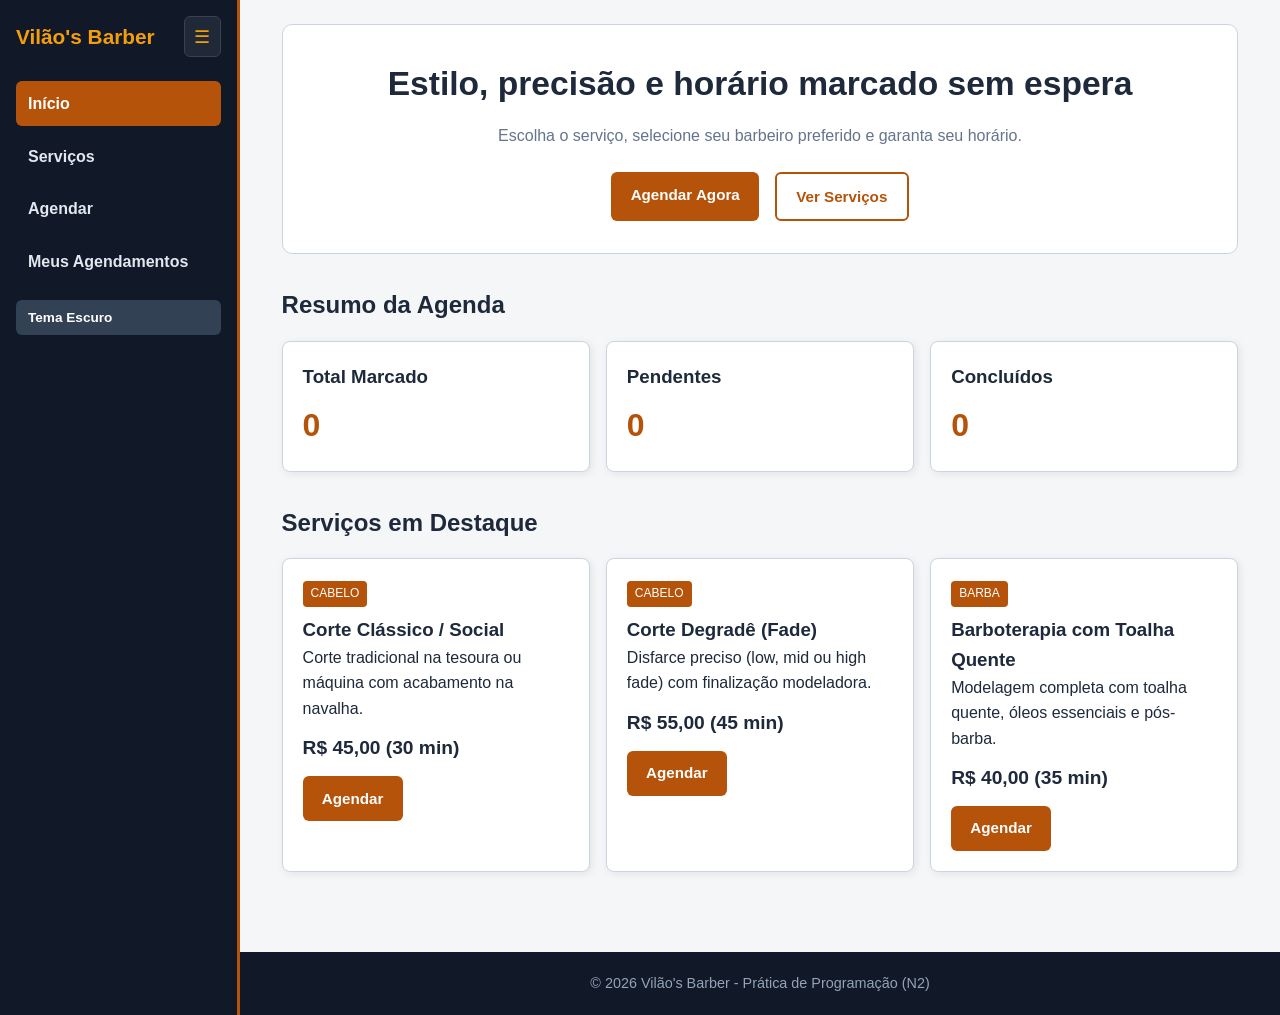
==== index.html @ 9b49a05c "Estrutura inicial do projeto Vilaos Barber" ====
<!DOCTYPE html>
<html lang="pt-br">
<head>
  <meta charset="UTF-8">
  <meta name="viewport" content="width=device-width, initial-scale=1.0">
  <title>Vilão's Barber | Início</title>
  <link rel="stylesheet" href="css/estilo.css">
</head>
<body>
  <!-- Controle de recolher/expandir menu com clique -->
  <input type="checkbox" id="menu-toggle" class="menu-toggle">

  <aside class="barra-lateral">
    <div class="topo-lateral">
      <h1 class="logo">Vilão's Barber</h1>
      <label for="menu-toggle" class="btn-recolher" title="Recolher ou expandir menu">&#9776;</label>
    </div>

    <nav class="menu">
      <ul>
        <li><a href="index.html" class="ativo">Início</a></li>
        <li><a href="servicos.html">Serviços</a></li>
        <li><a href="agendar.html">Agendar</a></li>
        <li><a href="agendamentos.html">Meus Agendamentos</a></li>
        <li><button type="button" id="btn-tema" class="btn-secundario">Tema Escuro</button></li>
      </ul>
    </nav>
  </aside>

  <div class="conteudo-principal">
    <main class="container">
      <section class="hero">
        <h2>Estilo, precisão e horário marcado sem espera</h2>
        <p>Escolha o serviço, selecione seu barbeiro preferido e garanta seu horário.</p>
        <div class="acoes-hero">
          <a href="agendar.html" class="btn-primario">Agendar Agora</a>
          <a href="servicos.html" class="btn-outline">Ver Serviços</a>
        </div>
      </section>

      <section>
        <h2>Resumo da Agenda</h2>
        <div class="grid-cards">
          <article class="card">
            <h3>Total Marcado</h3>
            <p class="numero-destaque" id="total-agendamentos">0</p>
          </article>
          <article class="card">
            <h3>Pendentes</h3>
            <p class="numero-destaque" id="total-pendentes">0</p>
          </article>
          <article class="card">
            <h3>Concluídos</h3>
            <p class="numero-destaque" id="total-concluidos">0</p>
          </article>
        </div>
      </section>

      <section>
        <h2>Serviços em Destaque</h2>
        <div class="grid-cards" id="lista-destaques"></div>
      </section>
    </main>

    <footer class="rodape">
      <p>&copy; 2026 Vilão's Barber - Prática de Programação (N2)</p>
    </footer>
  </div>

  <script type="module" src="js/home.js"></script>
</body>
</html>
---- css/estilo.css ----
/* Variáveis CSS para tema dinâmico */
:root {
  --cor-fundo: #f4f6f8;
  --cor-superficie: #ffffff;
  --cor-texto: #1e293b;
  --cor-texto-suave: #64748b;
  --cor-primaria: #b45309;
  --cor-primaria-hover: #92400e;
  --cor-borda: #cbd5e1;
  --cor-erro: #c0392b;
  --cor-sucesso: #27ae60;
}

body.escuro {
  --cor-fundo: #0f172a;
  --cor-superficie: #1e293b;
  --cor-texto: #f1f5f9;
  --cor-texto-suave: #94a3b8;
  --cor-primaria: #d97706;
  --cor-primaria-hover: #f59e0b;
  --cor-borda: #334155;
}

/* Reset e Box Model */
* {
  box-sizing: border-box;
  margin: 0;
  padding: 0;
}

/* Layout principal em linha: menu lateral à esquerda + conteúdo à direita */
body {
  font-family: Arial, sans-serif;
  background-color: var(--cor-fundo);
  color: var(--cor-texto);
  line-height: 1.6;
  display: flex;
  min-height: 100vh;
}

/* Checkbox invisível que controla abrir/recolher no clique */
.menu-toggle {
  display: none;
}

/* Barra lateral esquerda */
.barra-lateral {
  width: 240px;
  background-color: #111827;
  color: #ffffff;
  border-right: 3px solid var(--cor-primaria);
  padding: 1rem;
  display: flex;
  flex-direction: column;
  flex-shrink: 0;
  transition: width 0.25s ease;
}

.topo-lateral {
  display: flex;
  justify-content: space-between;
  align-items: center;
  margin-bottom: 1.5rem;
}

.logo {
  font-size: 1.3rem;
  color: #f59e0b;
  white-space: nowrap;
}

/* Botão de recolher/expandir */
.btn-recolher {
  background-color: #1f2937;
  color: #f59e0b;
  border: 1px solid #374151;
  border-radius: 6px;
  padding: 0.35rem 0.6rem;
  font-size: 1.1rem;
  cursor: pointer;
  user-select: none;
}

.btn-recolher:hover {
  background-color: var(--cor-primaria);
  color: #ffffff;
}

.menu ul {
  list-style: none;
  display: flex;
  flex-direction: column;
  gap: 0.5rem;
}

.menu a {
  color: #e2e8f0;
  text-decoration: none;
  font-weight: bold;
  padding: 0.6rem 0.75rem;
  border-radius: 6px;
  display: block;
  white-space: nowrap;
}

.menu a:hover,
.menu a.ativo {
  background-color: var(--cor-primaria);
  color: #ffffff;
}

.menu .btn-secundario {
  width: 100%;
  margin-top: 0.5rem;
  text-align: left;
  padding: 0.6rem 0.75rem;
}

/* Estado recolhido ao clicar no botão (checkbox marcado) */
.menu-toggle:checked ~ .barra-lateral {
  width: 60px;
  padding: 1rem 0.5rem;
  align-items: center;
}

.menu-toggle:checked ~ .barra-lateral .logo,
.menu-toggle:checked ~ .barra-lateral .menu {
  display: none;
}

/* Coluna da direita (conteúdo + rodapé) */
.conteudo-principal {
  flex: 1;
  display: flex;
  flex-direction: column;
  min-width: 0;
}

.container {
  width: 92%;
  max-width: 1150px;
  margin: 0 auto;
}

main {
  flex: 1;
  padding: 1.5rem 0 3rem;
}

/* Botões */
.btn-primario,
.btn-outline,
.btn-secundario,
.btn-acao {
  display: inline-block;
  padding: 0.65rem 1.2rem;
  border-radius: 6px;
  font-weight: bold;
  text-decoration: none;
  cursor: pointer;
  border: none;
  font-size: 0.95rem;
}

.btn-primario {
  background-color: var(--cor-primaria);
  color: #ffffff;
}

.btn-primario:hover {
  background-color: var(--cor-primaria-hover);
}

.btn-outline {
  background-color: transparent;
  border: 2px solid var(--cor-primaria);
  color: var(--cor-primaria);
}

.btn-outline:hover {
  background-color: var(--cor-primaria);
  color: #ffffff;
}

.btn-secundario {
  background-color: #334155;
  color: #ffffff;
  font-size: 0.85rem;
}

.largura-total {
  width: 100%;
  margin-top: 0.5rem;
}

.hero {
  background-color: var(--cor-superficie);
  padding: 2rem;
  border-radius: 10px;
  border: 1px solid var(--cor-borda);
  margin-bottom: 2rem;
  text-align: center;
}

.hero h2 {
  font-size: clamp(1.4rem, 3.5vw, 2.1rem);
  margin-bottom: 0.75rem;
}

.hero p {
  color: var(--cor-texto-suave);
  margin-bottom: 1.5rem;
}

.acoes-hero {
  display: flex;
  flex-wrap: wrap;
  justify-content: center;
  gap: 1rem;
}

/* CSS Grid Responsivo */
.grid-cards {
  display: grid;
  grid-template-columns: repeat(auto-fit, minmax(220px, 1fr));
  gap: 1rem;
  margin-top: 1rem;
  margin-bottom: 2rem;
}

.card {
  background-color: var(--cor-superficie);
  border: 1px solid var(--cor-borda);
  border-radius: 8px;
  padding: 1.25rem;
  box-shadow: 2px 2px 8px rgba(0, 0, 0, 0.08);
}

.numero-destaque {
  font-size: 2rem;
  font-weight: bold;
  color: var(--cor-primaria);
  margin-top: 0.5rem;
}

.badge-categoria {
  display: inline-block;
  font-size: 0.75rem;
  text-transform: uppercase;
  background-color: var(--cor-primaria);
  color: #ffffff;
  padding: 0.2rem 0.5rem;
  border-radius: 4px;
  margin-bottom: 0.5rem;
}

.preco-card {
  font-size: 1.2rem;
  font-weight: bold;
  margin: 0.75rem 0;
}

.cabecalho-pagina {
  margin-bottom: 1.5rem;
}

.barra-filtros {
  display: flex;
  flex-direction: column;
  gap: 0.75rem;
  margin-top: 1rem;
}

.layout-duas-colunas {
  display: grid;
  grid-template-columns: 1fr;
  gap: 1.5rem;
}

.campo-grupo {
  margin-bottom: 1rem;
  display: flex;
  flex-direction: column;
}

.campo-grupo label {
  font-weight: bold;
  margin-bottom: 0.35rem;
}

input[type="text"],
input[type="tel"],
input[type="date"],
select {
  padding: 0.65rem;
  border: 1px solid var(--cor-borda);
  border-radius: 6px;
  background-color: var(--cor-fundo);
  color: var(--cor-texto);
  font-size: 1rem;
}

input:focus,
select:focus {
  outline: 2px solid #2980b9;
  outline-offset: 2px;
}

input.invalido,
select.invalido {
  border: 2px solid var(--cor-erro);
}

input.valido,
select.valido {
  border: 2px solid var(--cor-sucesso);
}

.erro {
  color: var(--cor-erro);
  font-size: 0.85rem;
  min-height: 1.2rem;
  margin-top: 0.2rem;
}

.linha-dupla {
  display: grid;
  grid-template-columns: 1fr;
  gap: 1rem;
}

.checkbox-label {
  display: flex;
  align-items: center;
  gap: 0.5rem;
  font-weight: normal;
  cursor: pointer;
}

.resumo-valores hr {
  margin: 1rem 0;
  border: 0;
  border-top: 1px solid var(--cor-borda);
}

.valor-total {
  font-size: 1.25rem;
  color: var(--cor-primaria);
  margin-top: 0.5rem;
}

.feedback {
  margin-top: 1rem;
  font-weight: bold;
}

.feedback.sucesso {
  color: var(--cor-sucesso);
}

.feedback.falha {
  color: var(--cor-erro);
}

.tabela-responsiva {
  overflow-x: auto;
  background-color: var(--cor-superficie);
  border: 1px solid var(--cor-borda);
  border-radius: 8px;
  padding: 1rem;
}

.tabela-agenda {
  width: 100%;
  border-collapse: collapse;
  min-width: 650px;
}

.tabela-agenda th,
.tabela-agenda td {
  padding: 0.75rem;
  text-align: left;
  border-bottom: 1px solid var(--cor-borda);
}

.status-badge {
  padding: 0.25rem 0.6rem;
  border-radius: 12px;
  font-size: 0.8rem;
  font-weight: bold;
}

.status-pendente {
  background-color: #fef3c7;
  color: #92400e;
}

.status-concluido {
  background-color: #dcfce7;
  color: #166534;
}

.status-cancelado {
  background-color: #fee2e2;
  color: #991b1b;
}

.btn-acao {
  padding: 0.35rem 0.65rem;
  font-size: 0.8rem;
  margin-right: 0.35rem;
  color: #ffffff;
}

.btn-concluir {
  background-color: var(--cor-sucesso);
}

.btn-cancelar {
  background-color: var(--cor-erro);
}

.oculto {
  display: none;
}

.rodape {
  background-color: #111827;
  color: #94a3b8;
  text-align: center;
  padding: 1.25rem 0;
  font-size: 0.9rem;
}

/* Ajuste para telas mobile estreitas (emulador) */
@media (max-width: 600px) {
  .barra-lateral {
    width: 190px;
  }

  .menu-toggle:checked ~ .barra-lateral {
    width: 48px;
    padding: 0.75rem 0.25rem;
  }
}

@media (min-width: 768px) {
  .barra-filtros {
    flex-direction: row;
  }

  .barra-filtros input {
    flex: 2;
  }

  .barra-filtros select {
    flex: 1;
  }

  .linha-dupla {
    grid-template-columns: 1fr 1fr;
  }
}

@media (min-width: 900px) {
  .layout-duas-colunas {
    grid-template-columns: 2fr 1fr;
    align-items: start;
  }
}
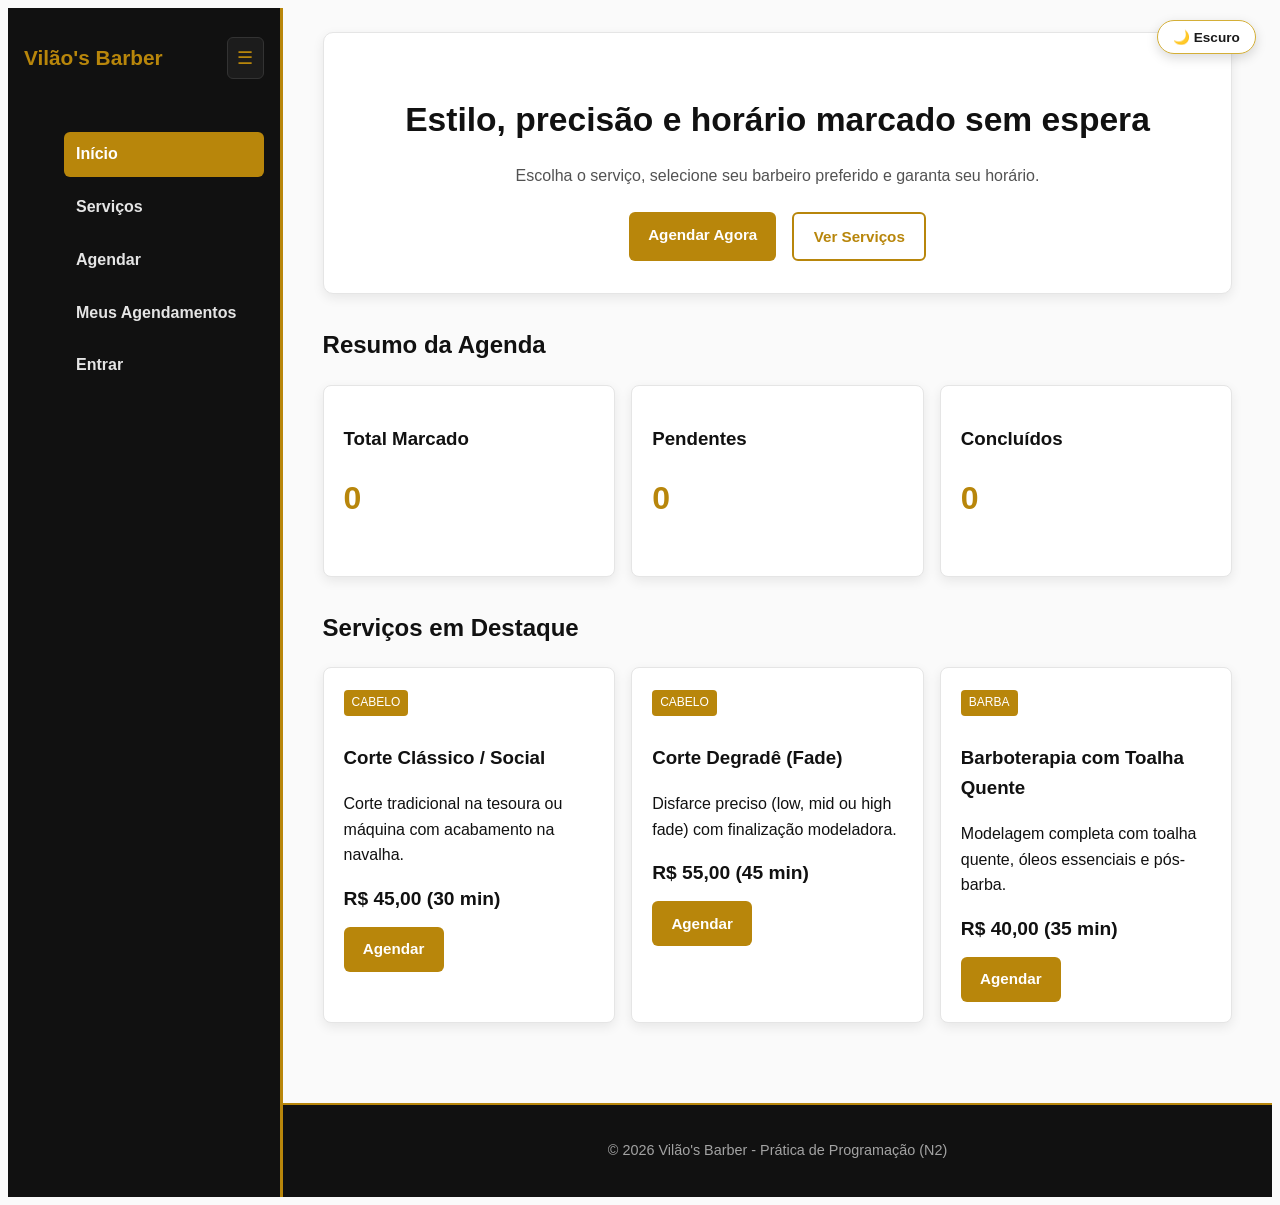
==== commit 8db3e6d8: "feat: adiciona filtro de agendamentos por perfil e reposiciona botao de tema no topo" ====
--- a/index.html
+++ b/index.html
@@ -22,12 +22,13 @@
         <li><a href="servicos.html">Serviços</a></li>
         <li><a href="agendar.html">Agendar</a></li>
         <li><a href="agendamentos.html">Meus Agendamentos</a></li>
-        <li><button type="button" id="btn-tema" class="btn-secundario">Tema Escuro</button></li>
+        <li><a href="login.html" id="link-auth">Entrar</a></li>
       </ul>
     </nav>
   </aside>
 
   <div class="conteudo-principal">
+    <button type="button" id="btn-tema" class="btn-tema-topo" title="Alternar tema">🌙 Escuro</button>
     <main class="container">
       <section class="hero">
         <h2>Estilo, precisão e horário marcado sem espera</h2>
--- a/css/estilo.css
+++ b/css/estilo.css
@@ -1,28 +1,34 @@
-/* Variáveis CSS para tema dinâmico */
+/* Variáveis CSS para tema dinâmico (Preto, Branco e Dourado) */
 :root {
-  --cor-fundo: #f4f6f8;
+  --cor-fundo: #fafafa;
   --cor-superficie: #ffffff;
-  --cor-texto: #1e293b;
-  --cor-texto-suave: #64748b;
-  --cor-primaria: #b45309;
-  --cor-primaria-hover: #92400e;
-  --cor-borda: #cbd5e1;
-  --cor-erro: #c0392b;
-  --cor-sucesso: #27ae60;
+  --cor-texto: #111111;
+  --cor-texto-suave: #525252;
+  --cor-primaria: #b8860b;
+  --cor-primaria-hover: #966c08;
+  --cor-menu: #111111;
+  --cor-menu-texto: #ffffff;
+  --cor-borda: #e5e5e5;
+  --sombra: 0 4px 12px rgba(0, 0, 0, 0.08);
+  --cor-sucesso: #16a34a;
+  --cor-erro: #dc2626;
 }
 
 body.escuro {
-  --cor-fundo: #0f172a;
-  --cor-superficie: #1e293b;
-  --cor-texto: #f1f5f9;
-  --cor-texto-suave: #94a3b8;
-  --cor-primaria: #d97706;
-  --cor-primaria-hover: #f59e0b;
-  --cor-borda: #334155;
+  --cor-fundo: #0b0b0b;
+  --cor-superficie: #161616;
+  --cor-texto: #f5f5f5;
+  --cor-texto-suave: #a3a3a3;
+  --cor-primaria: #d4af37;
+  --cor-primaria-hover: #e5c158;
+  --cor-menu: #050505;
+  --cor-menu-texto: #f5f5f5;
+  --cor-borda: #2a2a2a;
+  --sombra: 0 4px 14px rgba(0, 0, 0, 0.6);
 }
 
 /* Reset e Box Model */
-* {
+- {
   box-sizing: border-box;
   margin: 0;
   padding: 0;
@@ -46,8 +52,8 @@
 /* Barra lateral esquerda */
 .barra-lateral {
   width: 240px;
-  background-color: #111827;
-  color: #ffffff;
+  background-color: var(--cor-menu);
+  color: var(--cor-menu-texto);
   border-right: 3px solid var(--cor-primaria);
   padding: 1rem;
   display: flex;
@@ -65,15 +71,15 @@
 
 .logo {
   font-size: 1.3rem;
-  color: #f59e0b;
+  color: var(--cor-primaria);
   white-space: nowrap;
 }
 
 /* Botão de recolher/expandir */
 .btn-recolher {
-  background-color: #1f2937;
-  color: #f59e0b;
-  border: 1px solid #374151;
+  background-color: #1c1c1c;
+  color: var(--cor-primaria);
+  border: 1px solid #333333;
   border-radius: 6px;
   padding: 0.35rem 0.6rem;
   font-size: 1.1rem;
@@ -94,7 +100,7 @@
 }
 
 .menu a {
-  color: #e2e8f0;
+  color: #e5e5e5;
   text-decoration: none;
   font-weight: bold;
   padding: 0.6rem 0.75rem;
@@ -183,9 +189,14 @@
 }
 
 .btn-secundario {
-  background-color: #334155;
-  color: #ffffff;
+  background-color: #262626;
+  color: #ffffff;
+  border: 1px solid #404040;
   font-size: 0.85rem;
+}
+
+.btn-secundario:hover {
+  border-color: var(--cor-primaria);
 }
 
 .largura-total {
@@ -198,6 +209,7 @@
   padding: 2rem;
   border-radius: 10px;
   border: 1px solid var(--cor-borda);
+  box-shadow: var(--sombra);
   margin-bottom: 2rem;
   text-align: center;
 }
@@ -233,7 +245,7 @@
   border: 1px solid var(--cor-borda);
   border-radius: 8px;
   padding: 1.25rem;
-  box-shadow: 2px 2px 8px rgba(0, 0, 0, 0.08);
+  box-shadow: var(--sombra);
 }
 
 .numero-destaque {
@@ -254,6 +266,16 @@
   margin-bottom: 0.5rem;
 }
 
+/* Contraste preto sobre dourado claro no tema escuro */
+body.escuro .btn-primario,
+body.escuro .btn-outline:hover,
+body.escuro .btn-recolher:hover,
+body.escuro .menu a:hover,
+body.escuro .menu a.ativo,
+body.escuro .badge-categoria {
+  color: #0b0b0b;
+}
+
 .preco-card {
   font-size: 1.2rem;
   font-weight: bold;
@@ -289,6 +311,8 @@
 }
 
 input[type="text"],
+input[type="email"],
+input[type="password"],
 input[type="tel"],
 input[type="date"],
 select {
@@ -302,7 +326,7 @@
 
 input:focus,
 select:focus {
-  outline: 2px solid #2980b9;
+  outline: 2px solid var(--cor-primaria);
   outline-offset: 2px;
 }
 
@@ -425,8 +449,9 @@
 }
 
 .rodape {
-  background-color: #111827;
-  color: #94a3b8;
+  background-color: var(--cor-menu);
+  color: #a3a3a3;
+  border-top: 2px solid var(--cor-primaria);
   text-align: center;
   padding: 1.25rem 0;
   font-size: 0.9rem;
@@ -467,4 +492,43 @@
     grid-template-columns: 2fr 1fr;
     align-items: start;
   }
+}
+
+/* Botão de Tema no canto superior direito */
+.btn-tema-topo {
+  position: fixed;
+  top: 1.25rem;
+  right: 1.5rem;
+  z-index: 900;
+  display: inline-flex;
+  align-items: center;
+  gap: 0.45rem;
+  padding: 0.5rem 0.95rem;
+  border-radius: 999px;
+  border: 1px solid #d4af37;
+  background-color: #ffffff;
+  color: #1a1a1a;
+  font-size: 0.85rem;
+  font-weight: 600;
+  cursor: pointer;
+  box-shadow: 0 4px 12px rgba(0, 0, 0, 0.15);
+  transition: transform 0.2s ease, background-color 0.2s ease, color 0.2s ease;
+}
+
+.btn-tema-topo:hover {
+  transform: translateY(-2px);
+  background-color: #d4af37;
+  color: #111111;
+}
+
+body.escuro .btn-tema-topo {
+  background-color: #1c1c1c;
+  color: #f5f5f5;
+  border-color: #d4af37;
+  box-shadow: 0 4px 14px rgba(0, 0, 0, 0.45);
+}
+
+body.escuro .btn-tema-topo:hover {
+  background-color: #d4af37;
+  color: #111111;
 }
